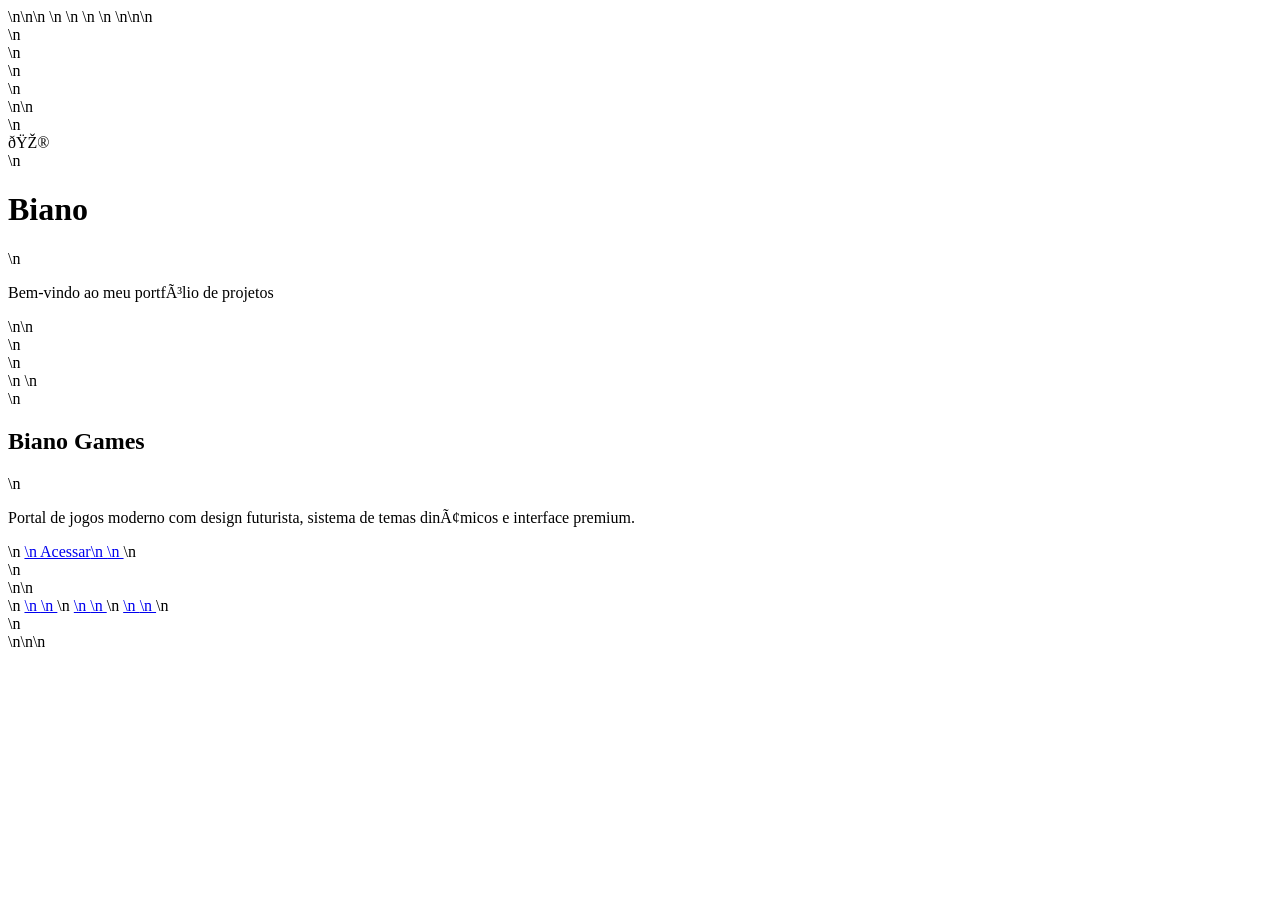
==== index.html @ 58d5a4de "feat: Adicionar página principal (index.html) com portfólio e link para Biano Games" ====
<!DOCTYPE html>\n<html lang=\"pt-BR\">\n<head>\n    <meta charset=\"UTF-8\">\n    <meta name=\"viewport\" content=\"width=device-width, initial-scale=1.0\">\n    <title>Biano - Portfólio</title>\n    <link rel=\"stylesheet\" href=\"https://cdnjs.cloudflare.com/ajax/libs/font-awesome/6.4.0/css/all.min.css\">\n    <style>\n        * {\n            margin: 0;\n            padding: 0;\n            box-sizing: border-box;\n        }\n\n        html {\n            scroll-behavior: smooth;\n        }\n\n        body {\n            font-family: 'Segoe UI', Tahoma, Geneva, Verdana, sans-serif;\n            background: linear-gradient(135deg, #0a0e27 0%, #1a1f3a 100%);\n            color: #ffffff;\n            line-height: 1.6;\n            min-height: 100vh;\n            display: flex;\n            align-items: center;\n            justify-content: center;\n            overflow-x: hidden;\n        }\n\n        .container {\n            text-align: center;\n            padding: 40px 20px;\n            max-width: 800px;\n            width: 100%;\n            animation: fadeIn 1s ease;\n        }\n\n        @keyframes fadeIn {\n            from {\n                opacity: 0;\n                transform: translateY(20px);\n            }\n            to {\n                opacity: 1;\n                transform: translateY(0);\n            }\n        }\n\n        .logo {\n            font-size: 80px;\n            margin-bottom: 20px;\n            filter: drop-shadow(0 0 30px #00ffff);\n            animation: float 3s ease-in-out infinite;\n        }\n\n        @keyframes float {\n            0%, 100% {\n                transform: translateY(0px);\n            }\n            50% {\n                transform: translateY(-20px);\n            }\n        }\n\n        h1 {\n            font-size: 48px;\n            font-weight: 700;\n            margin-bottom: 20px;\n            background: linear-gradient(135deg, #0066ff 0%, #00ffff 100%);\n            -webkit-background-clip: text;\n            -webkit-text-fill-color: transparent;\n            background-clip: text;\n            text-shadow: 0 0 30px rgba(0, 255, 255, 0.5);\n        }\n\n        .subtitle {\n            font-size: 20px;\n            color: #b0b5c0;\n            margin-bottom: 50px;\n            font-weight: 300;\n        }\n\n        .projects {\n            display: grid;\n            grid-template-columns: repeat(auto-fit, minmax(250px, 1fr));\n            gap: 30px;\n            margin-bottom: 50px;\n        }\n\n        .project-card {\n            background: linear-gradient(135deg, rgba(36, 45, 74, 0.6) 0%, rgba(36, 45, 74, 0.4) 100%);\n            border: 1px solid rgba(0, 255, 255, 0.2);\n            border-radius: 15px;\n            padding: 30px;\n            transition: all 0.3s ease;\n            backdrop-filter: blur(10px);\n            cursor: pointer;\n        }\n\n        .project-card:hover {\n            transform: translateY(-10px);\n            border-color: #00ffff;\n            box-shadow: 0 0 30px rgba(0, 255, 255, 0.4);\n        }\n\n        .project-icon {\n            font-size: 50px;\n            margin-bottom: 15px;\n            color: #0066ff;\n            filter: drop-shadow(0 0 10px #00ffff);\n        }\n\n        .project-title {\n            font-size: 22px;\n            font-weight: 700;\n            margin-bottom: 10px;\n            color: #ffffff;\n        }\n\n        .project-description {\n            font-size: 14px;\n            color: #b0b5c0;\n            margin-bottom: 20px;\n        }\n\n        .project-link {\n            display: inline-flex;\n            align-items: center;\n            gap: 8px;\n            padding: 10px 20px;\n            background: linear-gradient(135deg, #0066ff 0%, #0088ff 100%);\n            color: #ffffff;\n            border-radius: 50px;\n            text-decoration: none;\n            font-weight: 600;\n            transition: all 0.3s ease;\n            border: 2px solid transparent;\n            box-shadow: 0 0 15px rgba(0, 102, 255, 0.4);\n        }\n\n        .project-link:hover {\n            transform: translateY(-2px);\n            box-shadow: 0 0 25px rgba(0, 102, 255, 0.8);\n        }\n\n        .social-links {\n            display: flex;\n            justify-content: center;\n            gap: 20px;\n            margin-top: 50px;\n            flex-wrap: wrap;\n        }\n\n        .social-link {\n            width: 50px;\n            height: 50px;\n            display: flex;\n            align-items: center;\n            justify-content: center;\n            background: rgba(0, 255, 255, 0.1);\n            border: 2px solid #00ffff;\n            border-radius: 50%;\n            color: #00ffff;\n            font-size: 24px;\n            transition: all 0.3s ease;\n            text-decoration: none;\n        }\n\n        .social-link:hover {\n            background: #0066ff;\n            border-color: #0066ff;\n            transform: translateY(-5px);\n            box-shadow: 0 0 20px rgba(0, 102, 255, 0.6);\n        }\n\n        .background-elements {\n            position: fixed;\n            width: 100%;\n            height: 100%;\n            top: 0;\n            left: 0;\n            z-index: -1;\n            overflow: hidden;\n        }\n\n        .circle {\n            position: absolute;\n            border-radius: 50%;\n            filter: blur(80px);\n            opacity: 0.3;\n            animation: float-bg 8s ease-in-out infinite;\n        }\n\n        @keyframes float-bg {\n            0%, 100% {\n                transform: translateY(0px);\n            }\n            50% {\n                transform: translateY(-50px);\n            }\n        }\n\n        .circle-1 {\n            width: 300px;\n            height: 300px;\n            background: #0066ff;\n            top: -150px;\n            right: -150px;\n            animation-delay: 0s;\n        }\n\n        .circle-2 {\n            width: 200px;\n            height: 200px;\n            background: #00ffff;\n            bottom: -100px;\n            left: -100px;\n            animation-delay: 1s;\n        }\n\n        .circle-3 {\n            width: 250px;\n            height: 250px;\n            background: #ff1493;\n            top: 50%;\n            right: 5%;\n            animation-delay: 2s;\n        }\n\n        @media (max-width: 768px) {\n            h1 {\n                font-size: 36px;\n            }\n\n            .subtitle {\n                font-size: 16px;\n            }\n\n            .projects {\n                grid-template-columns: 1fr;\n            }\n\n            .social-links {\n                gap: 15px;\n            }\n        }\n    </style>\n</head>\n<body>\n    <div class=\"background-elements\">\n        <div class=\"circle circle-1\"></div>\n        <div class=\"circle circle-2\"></div>\n        <div class=\"circle circle-3\"></div>\n    </div>\n\n    <div class=\"container\">\n        <div class=\"logo\">🎮</div>\n        <h1>Biano</h1>\n        <p class=\"subtitle\">Bem-vindo ao meu portfólio de projetos</p>\n\n        <div class=\"projects\">\n            <div class=\"project-card\">\n                <div class=\"project-icon\">\n                    <i class=\"fas fa-gamepad\"></i>\n                </div>\n                <h2 class=\"project-title\">Biano Games</h2>\n                <p class=\"project-description\">Portal de jogos moderno com design futurista, sistema de temas dinâmicos e interface premium.</p>\n                <a href=\"./games/\" class=\"project-link\">\n                    <span>Acessar</span>\n                    <i class=\"fas fa-arrow-right\"></i>\n                </a>\n            </div>\n        </div>\n\n        <div class=\"social-links\">\n            <a href=\"https://github.com/biano895\" target=\"_blank\" rel=\"noopener noreferrer\" class=\"social-link\" title=\"GitHub\">\n                <i class=\"fab fa-github\"></i>\n            </a>\n            <a href=\"https://linkedin.com\" target=\"_blank\" rel=\"noopener noreferrer\" class=\"social-link\" title=\"LinkedIn\">\n                <i class=\"fab fa-linkedin\"></i>\n            </a>\n            <a href=\"mailto:francisco.f.filho22@aluno.senai.br\" class=\"social-link\" title=\"Email\">\n                <i class=\"fas fa-envelope\"></i>\n            </a>\n        </div>\n    </div>\n</body>\n</html>\n
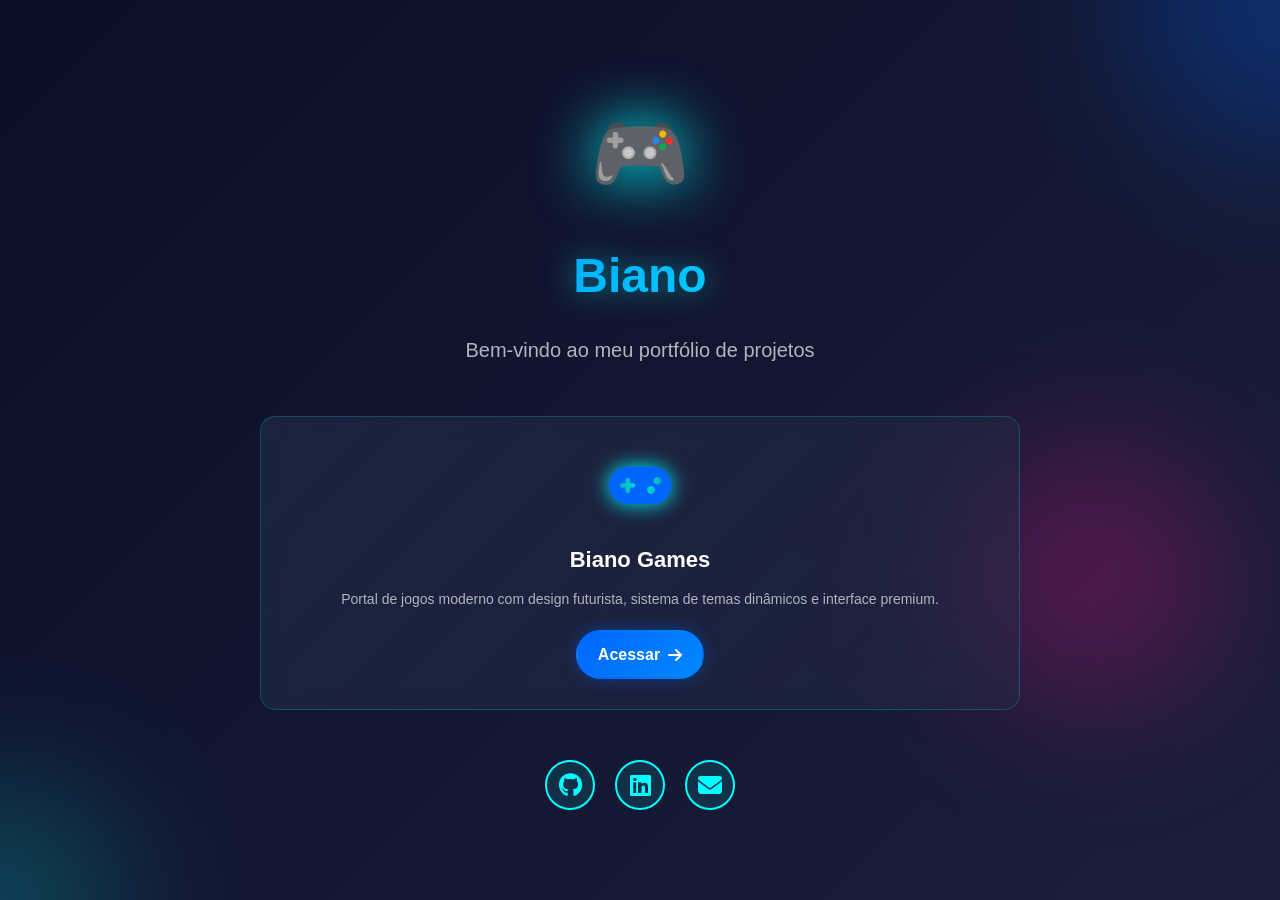
==== commit 2cdc97de: "fix: Corrigir página principal - adicionar background gradiente escuro e efeitos neon" ====
--- a/index.html
+++ b/index.html
@@ -1 +1,302 @@
-<!DOCTYPE html>\n<html lang=\"pt-BR\">\n<head>\n    <meta charset=\"UTF-8\">\n    <meta name=\"viewport\" content=\"width=device-width, initial-scale=1.0\">\n    <title>Biano - Portfólio</title>\n    <link rel=\"stylesheet\" href=\"https://cdnjs.cloudflare.com/ajax/libs/font-awesome/6.4.0/css/all.min.css\">\n    <style>\n        * {\n            margin: 0;\n            padding: 0;\n            box-sizing: border-box;\n        }\n\n        html {\n            scroll-behavior: smooth;\n        }\n\n        body {\n            font-family: 'Segoe UI', Tahoma, Geneva, Verdana, sans-serif;\n            background: linear-gradient(135deg, #0a0e27 0%, #1a1f3a 100%);\n            color: #ffffff;\n            line-height: 1.6;\n            min-height: 100vh;\n            display: flex;\n            align-items: center;\n            justify-content: center;\n            overflow-x: hidden;\n        }\n\n        .container {\n            text-align: center;\n            padding: 40px 20px;\n            max-width: 800px;\n            width: 100%;\n            animation: fadeIn 1s ease;\n        }\n\n        @keyframes fadeIn {\n            from {\n                opacity: 0;\n                transform: translateY(20px);\n            }\n            to {\n                opacity: 1;\n                transform: translateY(0);\n            }\n        }\n\n        .logo {\n            font-size: 80px;\n            margin-bottom: 20px;\n            filter: drop-shadow(0 0 30px #00ffff);\n            animation: float 3s ease-in-out infinite;\n        }\n\n        @keyframes float {\n            0%, 100% {\n                transform: translateY(0px);\n            }\n            50% {\n                transform: translateY(-20px);\n            }\n        }\n\n        h1 {\n            font-size: 48px;\n            font-weight: 700;\n            margin-bottom: 20px;\n            background: linear-gradient(135deg, #0066ff 0%, #00ffff 100%);\n            -webkit-background-clip: text;\n            -webkit-text-fill-color: transparent;\n            background-clip: text;\n            text-shadow: 0 0 30px rgba(0, 255, 255, 0.5);\n        }\n\n        .subtitle {\n            font-size: 20px;\n            color: #b0b5c0;\n            margin-bottom: 50px;\n            font-weight: 300;\n        }\n\n        .projects {\n            display: grid;\n            grid-template-columns: repeat(auto-fit, minmax(250px, 1fr));\n            gap: 30px;\n            margin-bottom: 50px;\n        }\n\n        .project-card {\n            background: linear-gradient(135deg, rgba(36, 45, 74, 0.6) 0%, rgba(36, 45, 74, 0.4) 100%);\n            border: 1px solid rgba(0, 255, 255, 0.2);\n            border-radius: 15px;\n            padding: 30px;\n            transition: all 0.3s ease;\n            backdrop-filter: blur(10px);\n            cursor: pointer;\n        }\n\n        .project-card:hover {\n            transform: translateY(-10px);\n            border-color: #00ffff;\n            box-shadow: 0 0 30px rgba(0, 255, 255, 0.4);\n        }\n\n        .project-icon {\n            font-size: 50px;\n            margin-bottom: 15px;\n            color: #0066ff;\n            filter: drop-shadow(0 0 10px #00ffff);\n        }\n\n        .project-title {\n            font-size: 22px;\n            font-weight: 700;\n            margin-bottom: 10px;\n            color: #ffffff;\n        }\n\n        .project-description {\n            font-size: 14px;\n            color: #b0b5c0;\n            margin-bottom: 20px;\n        }\n\n        .project-link {\n            display: inline-flex;\n            align-items: center;\n            gap: 8px;\n            padding: 10px 20px;\n            background: linear-gradient(135deg, #0066ff 0%, #0088ff 100%);\n            color: #ffffff;\n            border-radius: 50px;\n            text-decoration: none;\n            font-weight: 600;\n            transition: all 0.3s ease;\n            border: 2px solid transparent;\n            box-shadow: 0 0 15px rgba(0, 102, 255, 0.4);\n        }\n\n        .project-link:hover {\n            transform: translateY(-2px);\n            box-shadow: 0 0 25px rgba(0, 102, 255, 0.8);\n        }\n\n        .social-links {\n            display: flex;\n            justify-content: center;\n            gap: 20px;\n            margin-top: 50px;\n            flex-wrap: wrap;\n        }\n\n        .social-link {\n            width: 50px;\n            height: 50px;\n            display: flex;\n            align-items: center;\n            justify-content: center;\n            background: rgba(0, 255, 255, 0.1);\n            border: 2px solid #00ffff;\n            border-radius: 50%;\n            color: #00ffff;\n            font-size: 24px;\n            transition: all 0.3s ease;\n            text-decoration: none;\n        }\n\n        .social-link:hover {\n            background: #0066ff;\n            border-color: #0066ff;\n            transform: translateY(-5px);\n            box-shadow: 0 0 20px rgba(0, 102, 255, 0.6);\n        }\n\n        .background-elements {\n            position: fixed;\n            width: 100%;\n            height: 100%;\n            top: 0;\n            left: 0;\n            z-index: -1;\n            overflow: hidden;\n        }\n\n        .circle {\n            position: absolute;\n            border-radius: 50%;\n            filter: blur(80px);\n            opacity: 0.3;\n            animation: float-bg 8s ease-in-out infinite;\n        }\n\n        @keyframes float-bg {\n            0%, 100% {\n                transform: translateY(0px);\n            }\n            50% {\n                transform: translateY(-50px);\n            }\n        }\n\n        .circle-1 {\n            width: 300px;\n            height: 300px;\n            background: #0066ff;\n            top: -150px;\n            right: -150px;\n            animation-delay: 0s;\n        }\n\n        .circle-2 {\n            width: 200px;\n            height: 200px;\n            background: #00ffff;\n            bottom: -100px;\n            left: -100px;\n            animation-delay: 1s;\n        }\n\n        .circle-3 {\n            width: 250px;\n            height: 250px;\n            background: #ff1493;\n            top: 50%;\n            right: 5%;\n            animation-delay: 2s;\n        }\n\n        @media (max-width: 768px) {\n            h1 {\n                font-size: 36px;\n            }\n\n            .subtitle {\n                font-size: 16px;\n            }\n\n            .projects {\n                grid-template-columns: 1fr;\n            }\n\n            .social-links {\n                gap: 15px;\n            }\n        }\n    </style>\n</head>\n<body>\n    <div class=\"background-elements\">\n        <div class=\"circle circle-1\"></div>\n        <div class=\"circle circle-2\"></div>\n        <div class=\"circle circle-3\"></div>\n    </div>\n\n    <div class=\"container\">\n        <div class=\"logo\">🎮</div>\n        <h1>Biano</h1>\n        <p class=\"subtitle\">Bem-vindo ao meu portfólio de projetos</p>\n\n        <div class=\"projects\">\n            <div class=\"project-card\">\n                <div class=\"project-icon\">\n                    <i class=\"fas fa-gamepad\"></i>\n                </div>\n                <h2 class=\"project-title\">Biano Games</h2>\n                <p class=\"project-description\">Portal de jogos moderno com design futurista, sistema de temas dinâmicos e interface premium.</p>\n                <a href=\"./games/\" class=\"project-link\">\n                    <span>Acessar</span>\n                    <i class=\"fas fa-arrow-right\"></i>\n                </a>\n            </div>\n        </div>\n\n        <div class=\"social-links\">\n            <a href=\"https://github.com/biano895\" target=\"_blank\" rel=\"noopener noreferrer\" class=\"social-link\" title=\"GitHub\">\n                <i class=\"fab fa-github\"></i>\n            </a>\n            <a href=\"https://linkedin.com\" target=\"_blank\" rel=\"noopener noreferrer\" class=\"social-link\" title=\"LinkedIn\">\n                <i class=\"fab fa-linkedin\"></i>\n            </a>\n            <a href=\"mailto:francisco.f.filho22@aluno.senai.br\" class=\"social-link\" title=\"Email\">\n                <i class=\"fas fa-envelope\"></i>\n            </a>\n        </div>\n    </div>\n</body>\n</html>\n+<!DOCTYPE html>
+<html lang="pt-BR">
+<head>
+    <meta charset="UTF-8">
+    <meta name="viewport" content="width=device-width, initial-scale=1.0">
+    <title>Biano - Portfólio</title>
+    <link rel="stylesheet" href="https://cdnjs.cloudflare.com/ajax/libs/font-awesome/6.4.0/css/all.min.css">
+    <style>
+        * {
+            margin: 0;
+            padding: 0;
+            box-sizing: border-box;
+        }
+
+        html {
+            scroll-behavior: smooth;
+        }
+
+        body {
+            font-family: 'Segoe UI', Tahoma, Geneva, Verdana, sans-serif;
+            background: linear-gradient(135deg, #0a0e27 0%, #1a1f3a 100%);
+            color: #ffffff;
+            line-height: 1.6;
+            min-height: 100vh;
+            display: flex;
+            align-items: center;
+            justify-content: center;
+            overflow-x: hidden;
+            position: relative;
+        }
+
+        body::before {
+            content: '';
+            position: fixed;
+            width: 100%;
+            height: 100%;
+            background: linear-gradient(135deg, #0a0e27 0%, #1a1f3a 100%);
+            top: 0;
+            left: 0;
+            z-index: -1;
+        }
+
+        .background-elements {
+            position: fixed;
+            width: 100%;
+            height: 100%;
+            top: 0;
+            left: 0;
+            z-index: -1;
+            overflow: hidden;
+        }
+
+        .circle {
+            position: absolute;
+            border-radius: 50%;
+            filter: blur(80px);
+            opacity: 0.3;
+        }
+
+        .circle-1 {
+            width: 300px;
+            height: 300px;
+            background: #0066ff;
+            top: -150px;
+            right: -150px;
+            animation: float 8s ease-in-out infinite;
+        }
+
+        .circle-2 {
+            width: 200px;
+            height: 200px;
+            background: #00ffff;
+            bottom: -100px;
+            left: -100px;
+            animation: float 10s ease-in-out infinite 1s;
+        }
+
+        .circle-3 {
+            width: 250px;
+            height: 250px;
+            background: #ff1493;
+            top: 50%;
+            right: 5%;
+            animation: float 12s ease-in-out infinite 2s;
+        }
+
+        @keyframes float {
+            0%, 100% {
+                transform: translateY(0px);
+            }
+            50% {
+                transform: translateY(-50px);
+            }
+        }
+
+        .container {
+            text-align: center;
+            padding: 40px 20px;
+            max-width: 800px;
+            width: 100%;
+            animation: fadeIn 1s ease;
+            position: relative;
+            z-index: 1;
+        }
+
+        @keyframes fadeIn {
+            from {
+                opacity: 0;
+                transform: translateY(20px);
+            }
+            to {
+                opacity: 1;
+                transform: translateY(0);
+            }
+        }
+
+        .logo {
+            font-size: 80px;
+            margin-bottom: 20px;
+            filter: drop-shadow(0 0 30px #00ffff);
+            animation: floatLogo 3s ease-in-out infinite;
+        }
+
+        @keyframes floatLogo {
+            0%, 100% {
+                transform: translateY(0px);
+            }
+            50% {
+                transform: translateY(-20px);
+            }
+        }
+
+        h1 {
+            font-size: 48px;
+            font-weight: 700;
+            margin-bottom: 20px;
+            background: linear-gradient(135deg, #0066ff 0%, #00ffff 100%);
+            -webkit-background-clip: text;
+            -webkit-text-fill-color: transparent;
+            background-clip: text;
+            text-shadow: 0 0 30px rgba(0, 255, 255, 0.5);
+        }
+
+        .subtitle {
+            font-size: 20px;
+            color: #b0b5c0;
+            margin-bottom: 50px;
+            font-weight: 300;
+        }
+
+        .projects {
+            display: grid;
+            grid-template-columns: repeat(auto-fit, minmax(250px, 1fr));
+            gap: 30px;
+            margin-bottom: 50px;
+        }
+
+        .project-card {
+            background: linear-gradient(135deg, rgba(36, 45, 74, 0.6) 0%, rgba(36, 45, 74, 0.4) 100%);
+            border: 1px solid rgba(0, 255, 255, 0.2);
+            border-radius: 15px;
+            padding: 30px;
+            transition: all 0.3s ease;
+            backdrop-filter: blur(10px);
+            cursor: pointer;
+        }
+
+        .project-card:hover {
+            transform: translateY(-10px);
+            border-color: #00ffff;
+            box-shadow: 0 0 30px rgba(0, 255, 255, 0.4);
+        }
+
+        .project-icon {
+            font-size: 50px;
+            margin-bottom: 15px;
+            color: #0066ff;
+            filter: drop-shadow(0 0 10px #00ffff);
+        }
+
+        .project-title {
+            font-size: 22px;
+            font-weight: 700;
+            margin-bottom: 10px;
+            color: #ffffff;
+        }
+
+        .project-description {
+            font-size: 14px;
+            color: #b0b5c0;
+            margin-bottom: 20px;
+        }
+
+        .project-link {
+            display: inline-flex;
+            align-items: center;
+            gap: 8px;
+            padding: 10px 20px;
+            background: linear-gradient(135deg, #0066ff 0%, #0088ff 100%);
+            color: #ffffff;
+            border-radius: 50px;
+            text-decoration: none;
+            font-weight: 600;
+            transition: all 0.3s ease;
+            border: 2px solid transparent;
+            box-shadow: 0 0 15px rgba(0, 102, 255, 0.4);
+        }
+
+        .project-link:hover {
+            transform: translateY(-2px);
+            box-shadow: 0 0 25px rgba(0, 102, 255, 0.8);
+        }
+
+        .social-links {
+            display: flex;
+            justify-content: center;
+            gap: 20px;
+            margin-top: 50px;
+            flex-wrap: wrap;
+        }
+
+        .social-link {
+            width: 50px;
+            height: 50px;
+            display: flex;
+            align-items: center;
+            justify-content: center;
+            background: rgba(0, 255, 255, 0.1);
+            border: 2px solid #00ffff;
+            border-radius: 50%;
+            color: #00ffff;
+            font-size: 24px;
+            transition: all 0.3s ease;
+            text-decoration: none;
+        }
+
+        .social-link:hover {
+            background: #0066ff;
+            border-color: #0066ff;
+            transform: translateY(-5px);
+            box-shadow: 0 0 20px rgba(0, 102, 255, 0.6);
+        }
+
+        @media (max-width: 768px) {
+            h1 {
+                font-size: 36px;
+            }
+
+            .subtitle {
+                font-size: 16px;
+            }
+
+            .projects {
+                grid-template-columns: 1fr;
+            }
+
+            .social-links {
+                gap: 15px;
+            }
+        }
+    </style>
+</head>
+<body>
+    <div class="background-elements">
+        <div class="circle circle-1"></div>
+        <div class="circle circle-2"></div>
+        <div class="circle circle-3"></div>
+    </div>
+
+    <div class="container">
+        <div class="logo">🎮</div>
+        <h1>Biano</h1>
+        <p class="subtitle">Bem-vindo ao meu portfólio de projetos</p>
+
+        <div class="projects">
+            <div class="project-card">
+                <div class="project-icon">
+                    <i class="fas fa-gamepad"></i>
+                </div>
+                <h2 class="project-title">Biano Games</h2>
+                <p class="project-description">Portal de jogos moderno com design futurista, sistema de temas dinâmicos e interface premium.</p>
+                <a href="./games/" class="project-link">
+                    <span>Acessar</span>
+                    <i class="fas fa-arrow-right"></i>
+                </a>
+            </div>
+        </div>
+
+        <div class="social-links">
+            <a href="https://github.com/biano895" target="_blank" rel="noopener noreferrer" class="social-link" title="GitHub">
+                <i class="fab fa-github"></i>
+            </a>
+            <a href="https://linkedin.com" target="_blank" rel="noopener noreferrer" class="social-link" title="LinkedIn">
+                <i class="fab fa-linkedin"></i>
+            </a>
+            <a href="mailto:francisco.f.filho22@aluno.senai.br" class="social-link" title="Email">
+                <i class="fas fa-envelope"></i>
+            </a>
+        </div>
+    </div>
+</body>
+</html>
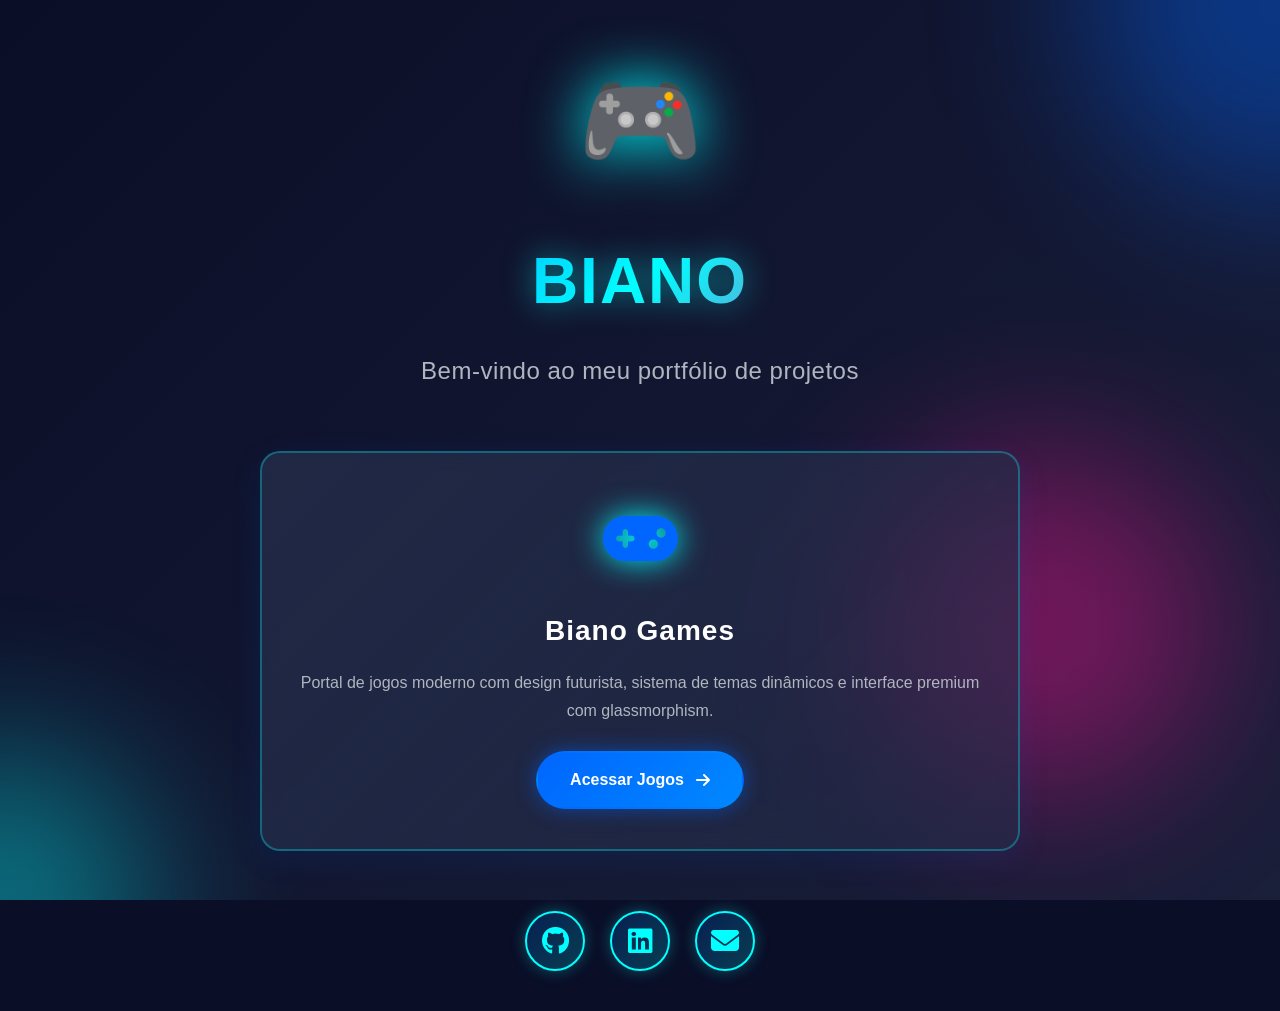
==== commit e974f0f1: "fix: Corrigir CSS inline - background gradiente escuro com efeitos neon visuais" ====
--- a/index.html
+++ b/index.html
@@ -5,6 +5,8 @@
     <meta name="viewport" content="width=device-width, initial-scale=1.0">
     <title>Biano - Portfólio</title>
     <link rel="stylesheet" href="https://cdnjs.cloudflare.com/ajax/libs/font-awesome/6.4.0/css/all.min.css">
+</head>
+<body>
     <style>
         * {
             margin: 0;
@@ -18,7 +20,7 @@
 
         body {
             font-family: 'Segoe UI', Tahoma, Geneva, Verdana, sans-serif;
-            background: linear-gradient(135deg, #0a0e27 0%, #1a1f3a 100%);
+            background-color: #0a0e27 !important;
             color: #ffffff;
             line-height: 1.6;
             min-height: 100vh;
@@ -26,7 +28,6 @@
             align-items: center;
             justify-content: center;
             overflow-x: hidden;
-            position: relative;
         }
 
         body::before {
@@ -37,7 +38,7 @@
             background: linear-gradient(135deg, #0a0e27 0%, #1a1f3a 100%);
             top: 0;
             left: 0;
-            z-index: -1;
+            z-index: -2;
         }
 
         .background-elements {
@@ -54,30 +55,30 @@
             position: absolute;
             border-radius: 50%;
             filter: blur(80px);
-            opacity: 0.3;
+            opacity: 0.4;
         }
 
         .circle-1 {
+            width: 400px;
+            height: 400px;
+            background: #0066ff;
+            top: -200px;
+            right: -200px;
+            animation: float 8s ease-in-out infinite;
+        }
+
+        .circle-2 {
             width: 300px;
             height: 300px;
-            background: #0066ff;
-            top: -150px;
-            right: -150px;
-            animation: float 8s ease-in-out infinite;
-        }
-
-        .circle-2 {
-            width: 200px;
-            height: 200px;
             background: #00ffff;
-            bottom: -100px;
-            left: -100px;
+            bottom: -150px;
+            left: -150px;
             animation: float 10s ease-in-out infinite 1s;
         }
 
         .circle-3 {
-            width: 250px;
-            height: 250px;
+            width: 350px;
+            height: 350px;
             background: #ff1493;
             top: 50%;
             right: 5%;
@@ -100,7 +101,7 @@
             width: 100%;
             animation: fadeIn 1s ease;
             position: relative;
-            z-index: 1;
+            z-index: 10;
         }
 
         @keyframes fadeIn {
@@ -115,8 +116,8 @@
         }
 
         .logo {
-            font-size: 80px;
-            margin-bottom: 20px;
+            font-size: 100px;
+            margin-bottom: 30px;
             filter: drop-shadow(0 0 30px #00ffff);
             animation: floatLogo 3s ease-in-out infinite;
         }
@@ -126,141 +127,183 @@
                 transform: translateY(0px);
             }
             50% {
-                transform: translateY(-20px);
+                transform: translateY(-30px);
             }
         }
 
         h1 {
-            font-size: 48px;
-            font-weight: 700;
+            font-size: 64px;
+            font-weight: 800;
             margin-bottom: 20px;
-            background: linear-gradient(135deg, #0066ff 0%, #00ffff 100%);
+            background: linear-gradient(135deg, #0066ff 0%, #00ffff 50%, #ff1493 100%);
             -webkit-background-clip: text;
             -webkit-text-fill-color: transparent;
             background-clip: text;
+            letter-spacing: 2px;
             text-shadow: 0 0 30px rgba(0, 255, 255, 0.5);
         }
 
         .subtitle {
-            font-size: 20px;
+            font-size: 24px;
             color: #b0b5c0;
-            margin-bottom: 50px;
+            margin-bottom: 60px;
             font-weight: 300;
+            letter-spacing: 0.5px;
         }
 
         .projects {
             display: grid;
-            grid-template-columns: repeat(auto-fit, minmax(250px, 1fr));
-            gap: 30px;
-            margin-bottom: 50px;
+            grid-template-columns: repeat(auto-fit, minmax(280px, 1fr));
+            gap: 40px;
+            margin-bottom: 60px;
         }
 
         .project-card {
-            background: linear-gradient(135deg, rgba(36, 45, 74, 0.6) 0%, rgba(36, 45, 74, 0.4) 100%);
-            border: 1px solid rgba(0, 255, 255, 0.2);
-            border-radius: 15px;
-            padding: 30px;
+            background: linear-gradient(135deg, rgba(36, 45, 74, 0.8) 0%, rgba(36, 45, 74, 0.6) 100%);
+            border: 2px solid rgba(0, 255, 255, 0.3);
+            border-radius: 20px;
+            padding: 40px 30px;
             transition: all 0.3s ease;
             backdrop-filter: blur(10px);
             cursor: pointer;
+            box-shadow: 0 8px 32px rgba(0, 102, 255, 0.1);
         }
 
         .project-card:hover {
-            transform: translateY(-10px);
+            transform: translateY(-15px);
             border-color: #00ffff;
-            box-shadow: 0 0 30px rgba(0, 255, 255, 0.4);
+            box-shadow: 0 0 40px rgba(0, 255, 255, 0.6), inset 0 0 20px rgba(0, 255, 255, 0.1);
+            background: linear-gradient(135deg, rgba(0, 102, 255, 0.2) 0%, rgba(0, 255, 255, 0.1) 100%);
         }
 
         .project-icon {
-            font-size: 50px;
+            font-size: 60px;
+            margin-bottom: 20px;
+            color: #0066ff;
+            filter: drop-shadow(0 0 15px #00ffff);
+            transition: all 0.3s ease;
+        }
+
+        .project-card:hover .project-icon {
+            color: #00ffff;
+            transform: scale(1.1);
+        }
+
+        .project-title {
+            font-size: 28px;
+            font-weight: 800;
             margin-bottom: 15px;
-            color: #0066ff;
-            filter: drop-shadow(0 0 10px #00ffff);
-        }
-
-        .project-title {
-            font-size: 22px;
-            font-weight: 700;
-            margin-bottom: 10px;
             color: #ffffff;
+            letter-spacing: 1px;
         }
 
         .project-description {
-            font-size: 14px;
+            font-size: 16px;
             color: #b0b5c0;
-            margin-bottom: 20px;
+            margin-bottom: 25px;
+            line-height: 1.8;
         }
 
         .project-link {
             display: inline-flex;
             align-items: center;
-            gap: 8px;
-            padding: 10px 20px;
+            gap: 12px;
+            padding: 14px 32px;
             background: linear-gradient(135deg, #0066ff 0%, #0088ff 100%);
             color: #ffffff;
             border-radius: 50px;
             text-decoration: none;
-            font-weight: 600;
+            font-weight: 700;
+            font-size: 16px;
             transition: all 0.3s ease;
             border: 2px solid transparent;
-            box-shadow: 0 0 15px rgba(0, 102, 255, 0.4);
+            box-shadow: 0 0 20px rgba(0, 102, 255, 0.5);
+            cursor: pointer;
         }
 
         .project-link:hover {
-            transform: translateY(-2px);
-            box-shadow: 0 0 25px rgba(0, 102, 255, 0.8);
+            transform: translateY(-3px);
+            box-shadow: 0 0 40px rgba(0, 102, 255, 1);
+            background: linear-gradient(135deg, #0088ff 0%, #00ccff 100%);
+        }
+
+        .project-link:active {
+            transform: translateY(0);
         }
 
         .social-links {
             display: flex;
             justify-content: center;
-            gap: 20px;
-            margin-top: 50px;
+            gap: 25px;
+            margin-top: 60px;
             flex-wrap: wrap;
         }
 
         .social-link {
-            width: 50px;
-            height: 50px;
+            width: 60px;
+            height: 60px;
             display: flex;
             align-items: center;
             justify-content: center;
-            background: rgba(0, 255, 255, 0.1);
+            background: linear-gradient(135deg, rgba(0, 102, 255, 0.2) 0%, rgba(0, 255, 255, 0.2) 100%);
             border: 2px solid #00ffff;
             border-radius: 50%;
             color: #00ffff;
-            font-size: 24px;
+            font-size: 28px;
             transition: all 0.3s ease;
             text-decoration: none;
+            box-shadow: 0 0 15px rgba(0, 255, 255, 0.3);
         }
 
         .social-link:hover {
-            background: #0066ff;
+            background: linear-gradient(135deg, #0066ff 0%, #00ffff 100%);
             border-color: #0066ff;
-            transform: translateY(-5px);
-            box-shadow: 0 0 20px rgba(0, 102, 255, 0.6);
+            transform: translateY(-8px);
+            box-shadow: 0 0 30px rgba(0, 102, 255, 0.8);
+            color: #ffffff;
         }
 
         @media (max-width: 768px) {
             h1 {
-                font-size: 36px;
+                font-size: 48px;
             }
 
             .subtitle {
-                font-size: 16px;
+                font-size: 18px;
+                margin-bottom: 40px;
             }
 
             .projects {
                 grid-template-columns: 1fr;
+                gap: 25px;
             }
 
             .social-links {
                 gap: 15px;
             }
+
+            .logo {
+                font-size: 70px;
+                margin-bottom: 20px;
+            }
+        }
+
+        @media (max-width: 480px) {
+            h1 {
+                font-size: 36px;
+            }
+
+            .logo {
+                font-size: 60px;
+            }
+
+            .project-link {
+                padding: 12px 24px;
+                font-size: 14px;
+            }
         }
     </style>
-</head>
-<body>
+
     <div class="background-elements">
         <div class="circle circle-1"></div>
         <div class="circle circle-2"></div>
@@ -269,7 +312,7 @@
 
     <div class="container">
         <div class="logo">🎮</div>
-        <h1>Biano</h1>
+        <h1>BIANO</h1>
         <p class="subtitle">Bem-vindo ao meu portfólio de projetos</p>
 
         <div class="projects">
@@ -278,9 +321,9 @@
                     <i class="fas fa-gamepad"></i>
                 </div>
                 <h2 class="project-title">Biano Games</h2>
-                <p class="project-description">Portal de jogos moderno com design futurista, sistema de temas dinâmicos e interface premium.</p>
+                <p class="project-description">Portal de jogos moderno com design futurista, sistema de temas dinâmicos e interface premium com glassmorphism.</p>
                 <a href="./games/" class="project-link">
-                    <span>Acessar</span>
+                    <span>Acessar Jogos</span>
                     <i class="fas fa-arrow-right"></i>
                 </a>
             </div>
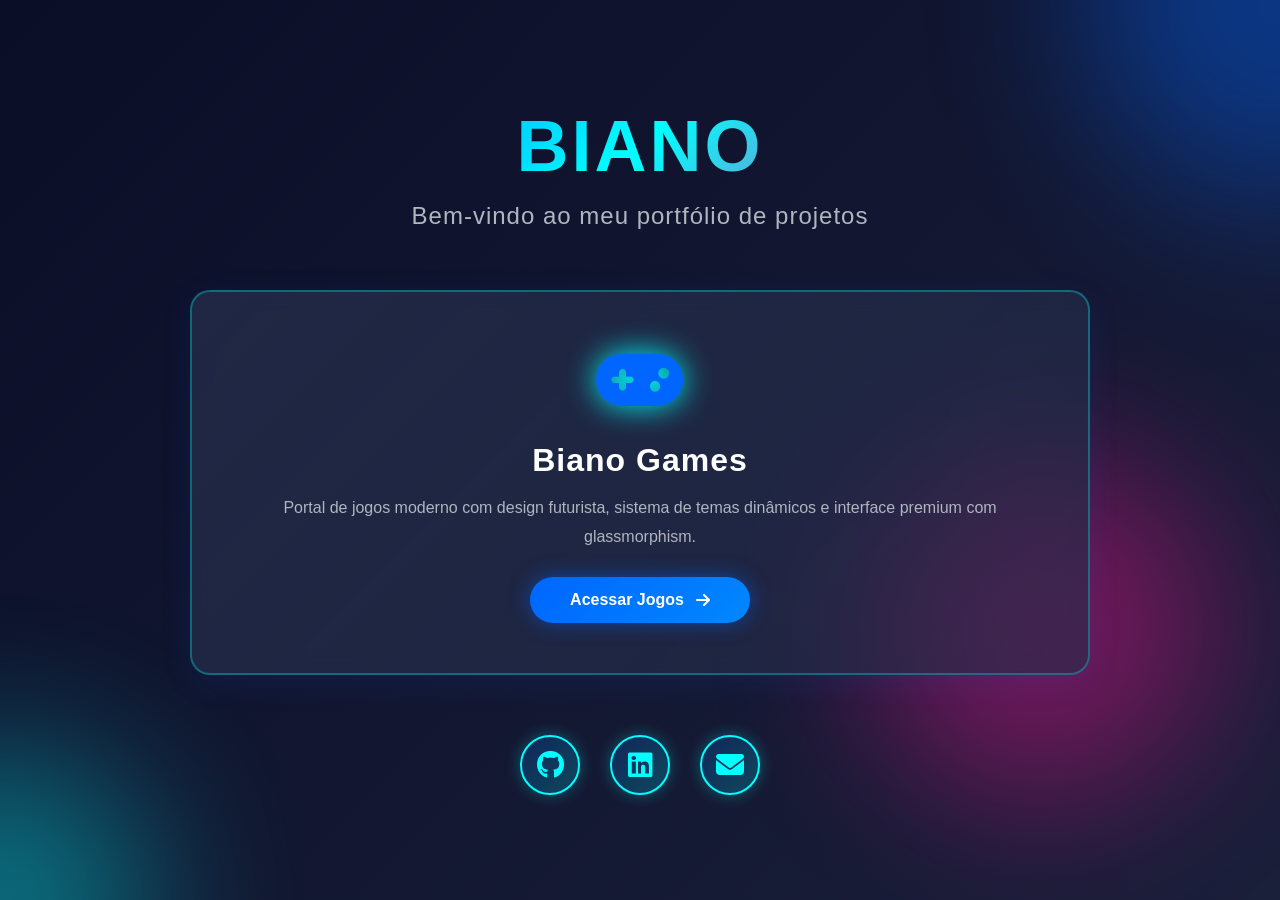
==== commit 8d6945c0: "fix: Corrigir link para Biano Games e usar CSS inline na página principal" ====
--- a/index.html
+++ b/index.html
@@ -5,9 +5,17 @@
     <meta name="viewport" content="width=device-width, initial-scale=1.0">
     <title>Biano - Portfólio</title>
     <link rel="stylesheet" href="https://cdnjs.cloudflare.com/ajax/libs/font-awesome/6.4.0/css/all.min.css">
-</head>
-<body>
     <style>
+        :root {
+            --color-primary: #0066ff;
+            --color-secondary: #00ffff;
+            --color-accent: #ff1493;
+            --bg-dark: #0a0e27;
+            --bg-darker: #1a1f3a;
+            --text-primary: #ffffff;
+            --text-secondary: #b0b5c0;
+        }
+
         * {
             margin: 0;
             padding: 0;
@@ -20,72 +28,57 @@
 
         body {
             font-family: 'Segoe UI', Tahoma, Geneva, Verdana, sans-serif;
-            background-color: #0a0e27 !important;
-            color: #ffffff;
-            line-height: 1.6;
-            min-height: 100vh;
-            display: flex;
-            align-items: center;
-            justify-content: center;
+            background: linear-gradient(135deg, var(--bg-dark) 0%, var(--bg-darker) 100%);
+            color: var(--text-primary);
             overflow-x: hidden;
         }
 
-        body::before {
-            content: '';
-            position: fixed;
-            width: 100%;
-            height: 100%;
-            background: linear-gradient(135deg, #0a0e27 0%, #1a1f3a 100%);
-            top: 0;
-            left: 0;
-            z-index: -2;
-        }
-
-        .background-elements {
+        .bg-container {
             position: fixed;
             width: 100%;
             height: 100%;
             top: 0;
             left: 0;
-            z-index: -1;
+            z-index: 0;
             overflow: hidden;
         }
 
-        .circle {
+        .bg-circle {
             position: absolute;
             border-radius: 50%;
             filter: blur(80px);
             opacity: 0.4;
-        }
-
-        .circle-1 {
+            animation: float-animation 8s ease-in-out infinite;
+        }
+
+        .bg-circle-1 {
             width: 400px;
             height: 400px;
-            background: #0066ff;
+            background: var(--color-primary);
             top: -200px;
             right: -200px;
-            animation: float 8s ease-in-out infinite;
-        }
-
-        .circle-2 {
+            animation-delay: 0s;
+        }
+
+        .bg-circle-2 {
             width: 300px;
             height: 300px;
-            background: #00ffff;
+            background: var(--color-secondary);
             bottom: -150px;
             left: -150px;
-            animation: float 10s ease-in-out infinite 1s;
-        }
-
-        .circle-3 {
+            animation-delay: 1s;
+        }
+
+        .bg-circle-3 {
             width: 350px;
             height: 350px;
-            background: #ff1493;
+            background: var(--color-accent);
             top: 50%;
             right: 5%;
-            animation: float 12s ease-in-out infinite 2s;
-        }
-
-        @keyframes float {
+            animation-delay: 2s;
+        }
+
+        @keyframes float-animation {
             0%, 100% {
                 transform: translateY(0px);
             }
@@ -94,17 +87,24 @@
             }
         }
 
-        .container {
-            text-align: center;
-            padding: 40px 20px;
-            max-width: 800px;
-            width: 100%;
-            animation: fadeIn 1s ease;
+        .main-container {
             position: relative;
             z-index: 10;
-        }
-
-        @keyframes fadeIn {
+            min-height: 100vh;
+            display: flex;
+            align-items: center;
+            justify-content: center;
+            padding: 20px;
+        }
+
+        .content {
+            text-align: center;
+            max-width: 900px;
+            width: 100%;
+            animation: fade-in 1s ease;
+        }
+
+        @keyframes fade-in {
             from {
                 opacity: 0;
                 transform: translateY(20px);
@@ -115,46 +115,29 @@
             }
         }
 
-        .logo {
-            font-size: 100px;
-            margin-bottom: 30px;
-            filter: drop-shadow(0 0 30px #00ffff);
-            animation: floatLogo 3s ease-in-out infinite;
-        }
-
-        @keyframes floatLogo {
-            0%, 100% {
-                transform: translateY(0px);
-            }
-            50% {
-                transform: translateY(-30px);
-            }
-        }
-
-        h1 {
-            font-size: 64px;
-            font-weight: 800;
-            margin-bottom: 20px;
-            background: linear-gradient(135deg, #0066ff 0%, #00ffff 50%, #ff1493 100%);
+        .logo-section {
+            margin-bottom: 60px;
+        }
+
+        .main-title {
+            font-size: clamp(48px, 10vw, 72px);
+            font-weight: 900;
+            letter-spacing: 3px;
+            margin-bottom: 15px;
+            background: linear-gradient(135deg, var(--color-primary) 0%, var(--color-secondary) 50%, var(--color-accent) 100%);
             -webkit-background-clip: text;
             -webkit-text-fill-color: transparent;
             background-clip: text;
-            letter-spacing: 2px;
-            text-shadow: 0 0 30px rgba(0, 255, 255, 0.5);
-        }
-
-        .subtitle {
-            font-size: 24px;
-            color: #b0b5c0;
-            margin-bottom: 60px;
+        }
+
+        .main-subtitle {
+            font-size: clamp(18px, 4vw, 24px);
+            color: var(--text-secondary);
             font-weight: 300;
-            letter-spacing: 0.5px;
-        }
-
-        .projects {
-            display: grid;
-            grid-template-columns: repeat(auto-fit, minmax(280px, 1fr));
-            gap: 40px;
+            letter-spacing: 1px;
+        }
+
+        .projects-section {
             margin-bottom: 60px;
         }
 
@@ -162,184 +145,201 @@
             background: linear-gradient(135deg, rgba(36, 45, 74, 0.8) 0%, rgba(36, 45, 74, 0.6) 100%);
             border: 2px solid rgba(0, 255, 255, 0.3);
             border-radius: 20px;
-            padding: 40px 30px;
+            padding: 50px 40px;
+            backdrop-filter: blur(10px);
             transition: all 0.3s ease;
-            backdrop-filter: blur(10px);
-            cursor: pointer;
             box-shadow: 0 8px 32px rgba(0, 102, 255, 0.1);
         }
 
         .project-card:hover {
             transform: translateY(-15px);
-            border-color: #00ffff;
+            border-color: var(--color-secondary);
             box-shadow: 0 0 40px rgba(0, 255, 255, 0.6), inset 0 0 20px rgba(0, 255, 255, 0.1);
             background: linear-gradient(135deg, rgba(0, 102, 255, 0.2) 0%, rgba(0, 255, 255, 0.1) 100%);
         }
 
         .project-icon {
-            font-size: 60px;
+            font-size: 70px;
+            color: var(--color-primary);
             margin-bottom: 20px;
-            color: #0066ff;
-            filter: drop-shadow(0 0 15px #00ffff);
+            filter: drop-shadow(0 0 15px var(--color-secondary));
             transition: all 0.3s ease;
         }
 
         .project-card:hover .project-icon {
-            color: #00ffff;
+            color: var(--color-secondary);
             transform: scale(1.1);
         }
 
         .project-title {
-            font-size: 28px;
+            font-size: 32px;
             font-weight: 800;
             margin-bottom: 15px;
-            color: #ffffff;
+            color: var(--text-primary);
             letter-spacing: 1px;
         }
 
-        .project-description {
+        .project-text {
             font-size: 16px;
-            color: #b0b5c0;
+            color: var(--text-secondary);
             margin-bottom: 25px;
             line-height: 1.8;
         }
 
-        .project-link {
+        .btn-project {
             display: inline-flex;
             align-items: center;
             gap: 12px;
-            padding: 14px 32px;
-            background: linear-gradient(135deg, #0066ff 0%, #0088ff 100%);
-            color: #ffffff;
+            padding: 14px 40px;
+            background: linear-gradient(135deg, var(--color-primary) 0%, #0088ff 100%);
+            color: var(--text-primary);
             border-radius: 50px;
             text-decoration: none;
             font-weight: 700;
             font-size: 16px;
+            border: none;
+            cursor: pointer;
             transition: all 0.3s ease;
-            border: 2px solid transparent;
             box-shadow: 0 0 20px rgba(0, 102, 255, 0.5);
-            cursor: pointer;
-        }
-
-        .project-link:hover {
+        }
+
+        .btn-project:hover {
             transform: translateY(-3px);
             box-shadow: 0 0 40px rgba(0, 102, 255, 1);
             background: linear-gradient(135deg, #0088ff 0%, #00ccff 100%);
         }
 
-        .project-link:active {
+        .btn-project:active {
             transform: translateY(0);
         }
 
-        .social-links {
+        .social-section {
             display: flex;
             justify-content: center;
-            gap: 25px;
-            margin-top: 60px;
+            gap: 30px;
             flex-wrap: wrap;
         }
 
-        .social-link {
+        .social-btn {
             width: 60px;
             height: 60px;
             display: flex;
             align-items: center;
             justify-content: center;
             background: linear-gradient(135deg, rgba(0, 102, 255, 0.2) 0%, rgba(0, 255, 255, 0.2) 100%);
-            border: 2px solid #00ffff;
+            border: 2px solid var(--color-secondary);
             border-radius: 50%;
-            color: #00ffff;
+            color: var(--color-secondary);
             font-size: 28px;
+            text-decoration: none;
             transition: all 0.3s ease;
-            text-decoration: none;
             box-shadow: 0 0 15px rgba(0, 255, 255, 0.3);
         }
 
-        .social-link:hover {
-            background: linear-gradient(135deg, #0066ff 0%, #00ffff 100%);
-            border-color: #0066ff;
+        .social-btn:hover {
+            background: linear-gradient(135deg, var(--color-primary) 0%, var(--color-secondary) 100%);
+            border-color: var(--color-primary);
             transform: translateY(-8px);
             box-shadow: 0 0 30px rgba(0, 102, 255, 0.8);
-            color: #ffffff;
+            color: var(--text-primary);
         }
 
         @media (max-width: 768px) {
-            h1 {
-                font-size: 48px;
-            }
-
-            .subtitle {
-                font-size: 18px;
+            .main-title {
+                letter-spacing: 2px;
+            }
+
+            .main-subtitle {
                 margin-bottom: 40px;
             }
 
-            .projects {
-                grid-template-columns: 1fr;
-                gap: 25px;
-            }
-
-            .social-links {
-                gap: 15px;
-            }
-
-            .logo {
-                font-size: 70px;
-                margin-bottom: 20px;
+            .project-card {
+                padding: 35px 25px;
+            }
+
+            .project-icon {
+                font-size: 50px;
+            }
+
+            .project-title {
+                font-size: 24px;
+            }
+
+            .social-section {
+                gap: 20px;
             }
         }
 
         @media (max-width: 480px) {
-            h1 {
-                font-size: 36px;
-            }
-
-            .logo {
-                font-size: 60px;
-            }
-
-            .project-link {
-                padding: 12px 24px;
+            .main-title {
+                letter-spacing: 1px;
+            }
+
+            .project-card {
+                padding: 25px 20px;
+            }
+
+            .project-icon {
+                font-size: 40px;
+            }
+
+            .project-title {
+                font-size: 20px;
+            }
+
+            .btn-project {
+                padding: 12px 30px;
                 font-size: 14px;
             }
+
+            .social-btn {
+                width: 50px;
+                height: 50px;
+                font-size: 24px;
+            }
         }
     </style>
-
-    <div class="background-elements">
-        <div class="circle circle-1"></div>
-        <div class="circle circle-2"></div>
-        <div class="circle circle-3"></div>
+</head>
+<body>
+    <div class="bg-container">
+        <div class="bg-circle bg-circle-1"></div>
+        <div class="bg-circle bg-circle-2"></div>
+        <div class="bg-circle bg-circle-3"></div>
     </div>
 
-    <div class="container">
-        <div class="logo">🎮</div>
-        <h1>BIANO</h1>
-        <p class="subtitle">Bem-vindo ao meu portfólio de projetos</p>
-
-        <div class="projects">
-            <div class="project-card">
-                <div class="project-icon">
-                    <i class="fas fa-gamepad"></i>
+    <main class="main-container">
+        <div class="content">
+            <div class="logo-section">
+                <h1 class="main-title">BIANO</h1>
+                <p class="main-subtitle">Bem-vindo ao meu portfólio de projetos</p>
+            </div>
+
+            <section class="projects-section">
+                <div class="project-card">
+                    <div class="project-icon">
+                        <i class="fas fa-gamepad"></i>
+                    </div>
+                    <h2 class="project-title">Biano Games</h2>
+                    <p class="project-text">Portal de jogos moderno com design futurista, sistema de temas dinâmicos e interface premium com glassmorphism.</p>
+                    <a href="games/index.html" class="btn-project">
+                        <span>Acessar Jogos</span>
+                        <i class="fas fa-arrow-right"></i>
+                    </a>
                 </div>
-                <h2 class="project-title">Biano Games</h2>
-                <p class="project-description">Portal de jogos moderno com design futurista, sistema de temas dinâmicos e interface premium com glassmorphism.</p>
-                <a href="./games/" class="project-link">
-                    <span>Acessar Jogos</span>
-                    <i class="fas fa-arrow-right"></i>
+            </section>
+
+            <section class="social-section">
+                <a href="https://github.com/biano895" target="_blank" rel="noopener noreferrer" class="social-btn" title="GitHub">
+                    <i class="fab fa-github"></i>
                 </a>
-            </div>
+                <a href="https://linkedin.com" target="_blank" rel="noopener noreferrer" class="social-btn" title="LinkedIn">
+                    <i class="fab fa-linkedin"></i>
+                </a>
+                <a href="mailto:francisco.f.filho22@aluno.senai.br" class="social-btn" title="Email">
+                    <i class="fas fa-envelope"></i>
+                </a>
+            </section>
         </div>
-
-        <div class="social-links">
-            <a href="https://github.com/biano895" target="_blank" rel="noopener noreferrer" class="social-link" title="GitHub">
-                <i class="fab fa-github"></i>
-            </a>
-            <a href="https://linkedin.com" target="_blank" rel="noopener noreferrer" class="social-link" title="LinkedIn">
-                <i class="fab fa-linkedin"></i>
-            </a>
-            <a href="mailto:francisco.f.filho22@aluno.senai.br" class="social-link" title="Email">
-                <i class="fas fa-envelope"></i>
-            </a>
-        </div>
-    </div>
+    </main>
 </body>
 </html>
